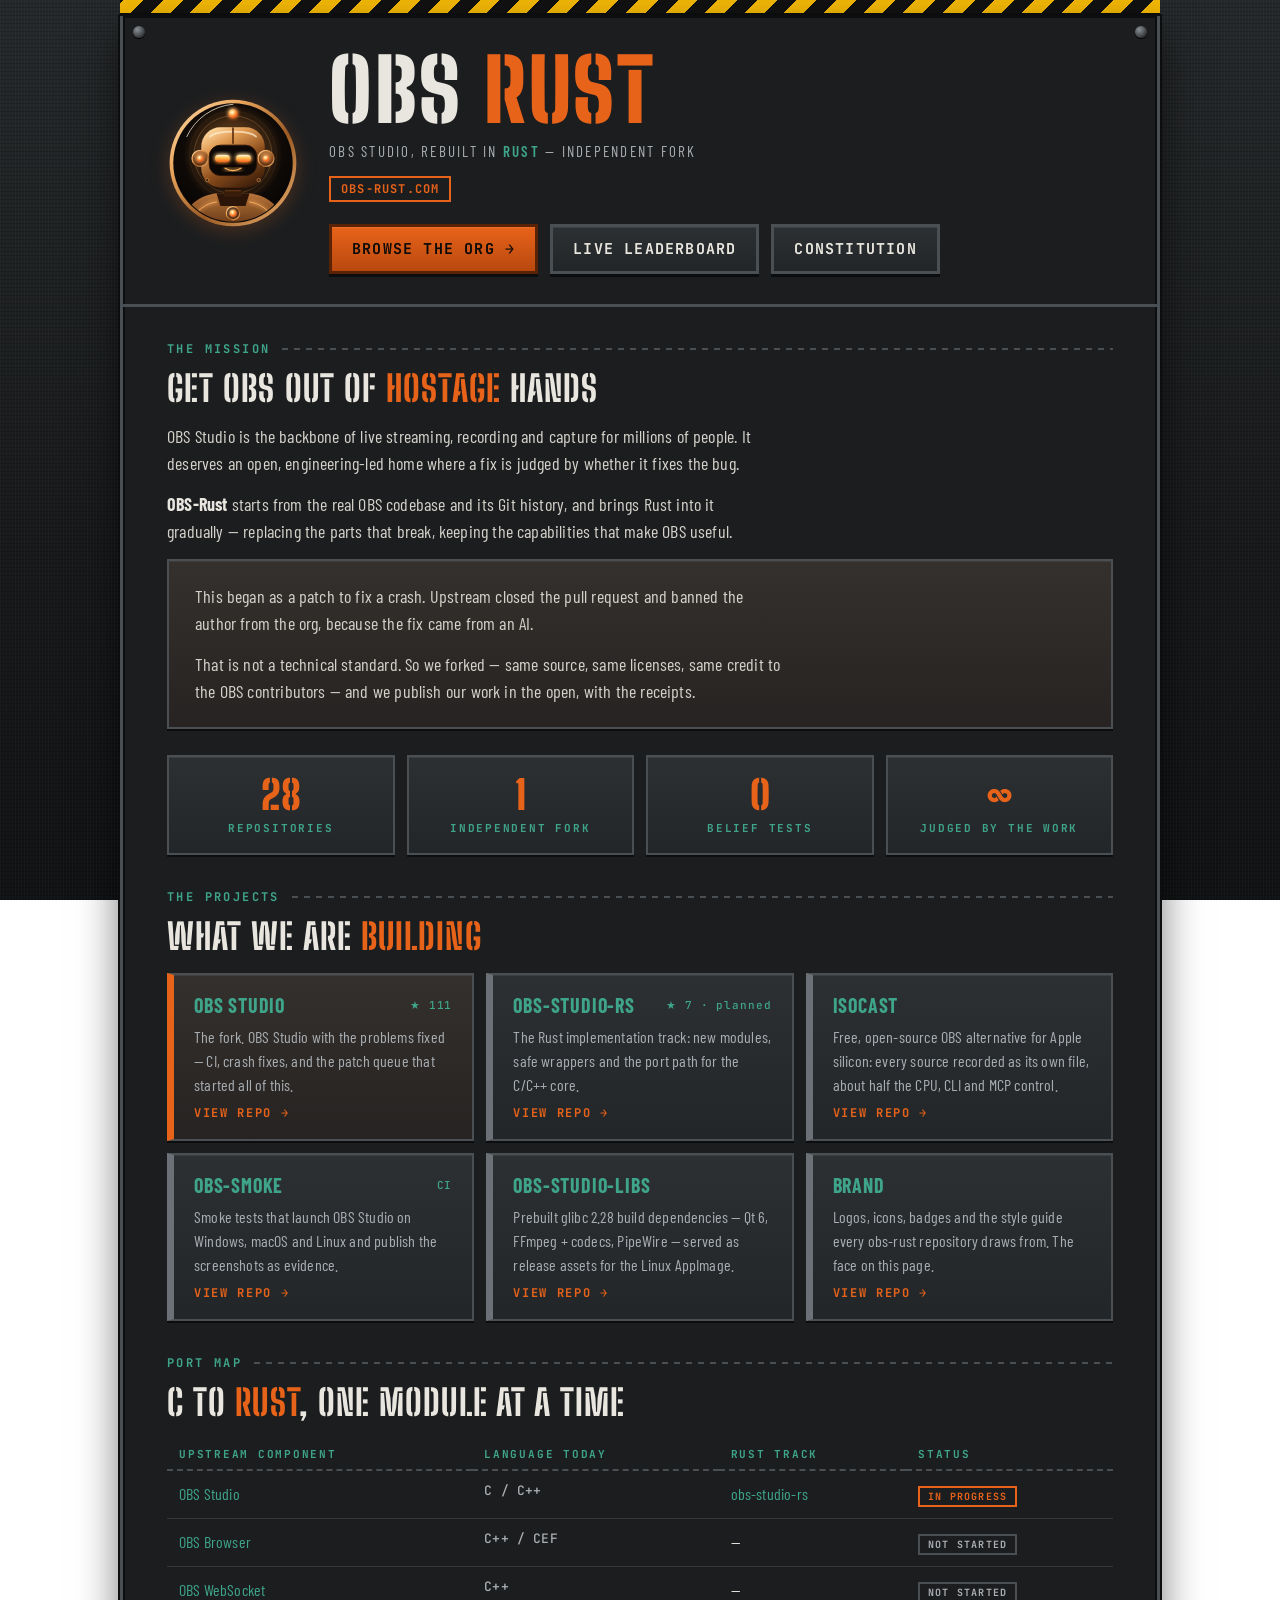
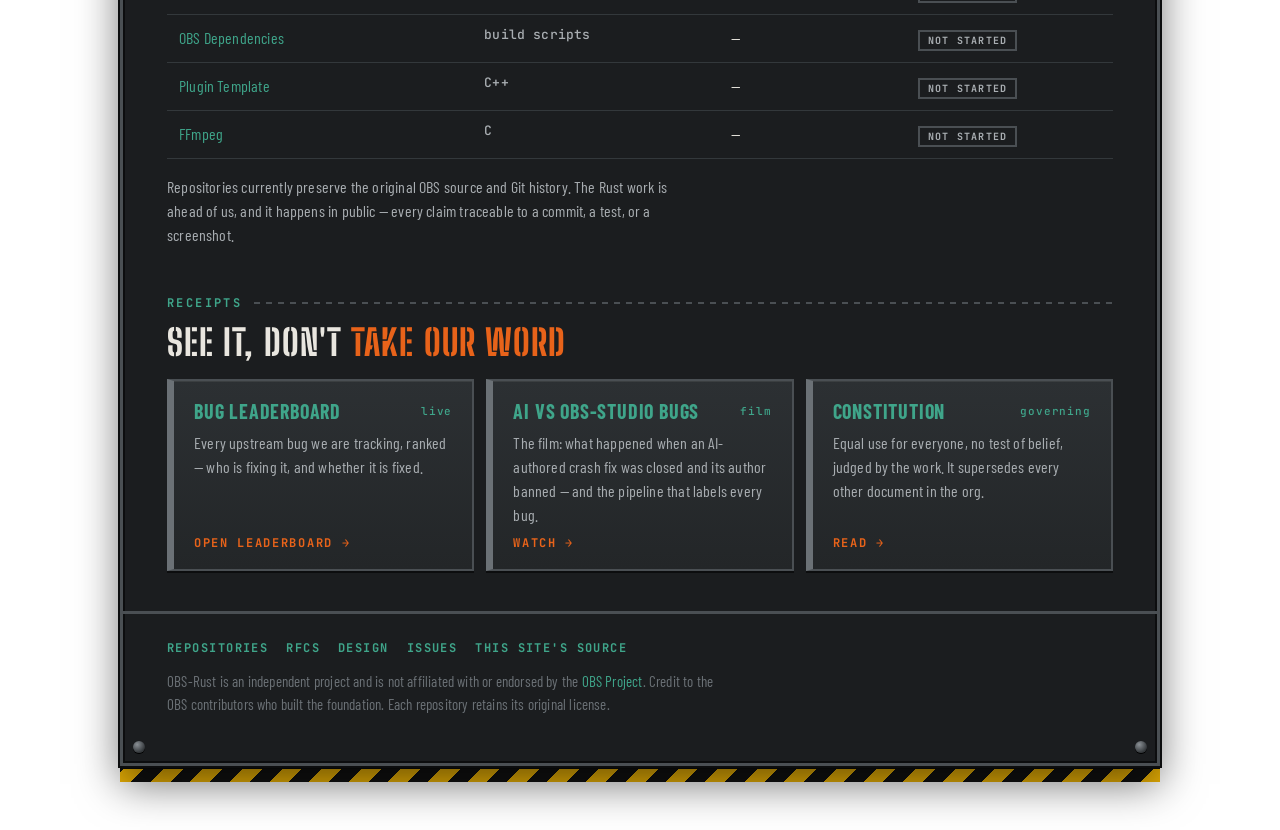
==== index.html @ d1587343 "obs-rust.com: org landing page, brand mascot, Pages workflow" ====
<!doctype html>
<html lang="en">
<head>
<meta charset="utf-8">
<meta name="viewport" content="width=device-width,initial-scale=1">
<title>OBS Rust — OBS Studio, rebuilt in Rust</title>
<meta name="description" content="OBS-RUST is an independent fork of OBS Studio bringing Rust into the tool live streaming runs on. Equal use for everyone, no test of belief, judged by the work.">
<meta property="og:title" content="OBS Rust — OBS Studio, rebuilt in Rust">
<meta property="og:description" content="An independent fork of OBS Studio, bringing Rust into the tool live streaming runs on.">
<meta property="og:type" content="website">
<meta property="og:url" content="https://obs-rust.com/">
<meta property="og:image" content="https://obs-rust.com/assets/obs-rust-bot-logo.png">
<meta name="twitter:card" content="summary_large_image">
<link rel="icon" href="assets/obs-rust-badge.svg" type="image/svg+xml">
<link rel="preconnect" href="https://fonts.googleapis.com">
<link rel="preconnect" href="https://fonts.gstatic.com" crossorigin>
<link href="https://fonts.googleapis.com/css2?family=Big+Shoulders+Stencil+Display:wght@800;900&family=Barlow+Condensed:wght@400;500;600;700&family=JetBrains+Mono:wght@500;700&display=swap" rel="stylesheet">
<style>
:root{
  --steel:#1b1d1f;--steel2:#232628;--plate:#2c3033;--edge:#4a4f53;--hi:#6b7176;
  --fg:#e9e6df;--dim:#a9aeb2;--rust:#e8631a;--rust2:#b9480f;--cu:#3fa58a;--haz:#f2b705;
  --mono:"JetBrains Mono",ui-monospace,monospace;
  --cond:"Barlow Condensed",system-ui,sans-serif;
  --stencil:"Big Shoulders Stencil Display","Barlow Condensed",sans-serif;
}
*{box-sizing:border-box;margin:0;padding:0}
html{scroll-behavior:smooth}
body{
  color:var(--fg);font:400 18px/1.5 var(--cond);letter-spacing:.01em;min-height:100vh;
  padding:0 16px 0;position:relative;overflow-x:hidden;
  background:
    repeating-linear-gradient(90deg,rgba(255,255,255,.025) 0 1px,transparent 1px 3px),
    repeating-linear-gradient(0deg,rgba(0,0,0,.18) 0 1px,transparent 1px 4px),
    linear-gradient(180deg,#25282a,#17191a 60%,#101213);
  background-attachment:fixed;
}
a{color:var(--cu);text-decoration:none}
a:hover{color:#65c9ab}
.wrap{max-width:1040px;margin:0 auto;padding:0 0 48px}
.haz{height:16px;background:repeating-linear-gradient(-45deg,var(--haz) 0 14px,#111 14px 28px);border-bottom:3px solid #0c0d0e}
.haz.bot{border:0;border-top:3px solid #0c0d0e}

/* shell */
.shell{border:3px solid var(--edge);border-top:0;background:var(--steel);box-shadow:0 0 0 2px #0c0d0e,inset 0 0 0 2px #0c0d0e,0 18px 40px rgba(0,0,0,.55);position:relative;padding:0 0 34px}
.rv{position:absolute;width:12px;height:12px;border-radius:50%;background:radial-gradient(circle at 35% 30%,#8a9095,#33373a 70%);box-shadow:0 1px 0 #000;z-index:3}
.rv.a{top:10px;left:10px}.rv.b{top:10px;right:10px}.rv.c{bottom:10px;left:10px}.rv.d{bottom:10px;right:10px}

/* masthead */
header{display:flex;align-items:center;gap:30px;padding:36px 44px 30px;border-bottom:3px solid var(--edge);flex-wrap:wrap}
header svg{width:132px;height:132px;flex:none;filter:drop-shadow(0 4px 10px rgba(255,120,30,.22))}
h1{font:900 clamp(40px,8vw,86px)/.88 var(--stencil);text-transform:uppercase;letter-spacing:.03em}
h1 em{font-style:normal;color:var(--rust)}
.sub{margin-top:12px;color:var(--dim);text-transform:uppercase;letter-spacing:.15em;font-size:15px}
.sub b{color:var(--cu);font-weight:600}
.tag{display:inline-block;margin-top:14px;padding:3px 10px;border:2px solid var(--rust);color:var(--rust);font:700 12px var(--mono);letter-spacing:.1em;text-transform:uppercase}

/* cta */
.cta{display:flex;gap:12px;flex-wrap:wrap;margin-top:22px}
.btn{display:inline-flex;align-items:center;gap:9px;padding:12px 20px;border:3px solid var(--edge);background:linear-gradient(180deg,var(--plate),var(--steel2));color:var(--fg);font:700 15px var(--mono);letter-spacing:.08em;text-transform:uppercase;box-shadow:inset 0 1px 0 rgba(255,255,255,.08),0 3px 0 #0c0d0e;transition:transform .12s,border-color .12s}
.btn:hover{transform:translateY(-2px);border-color:var(--hi);color:var(--fg)}
.btn.primary{background:linear-gradient(180deg,var(--rust),var(--rust2));border-color:#5b2305;color:#0d0b09}
.btn.primary:hover{color:#0d0b09;border-color:#ffb06a}

/* sections */
section{padding:34px 44px 0}
.eyebrow{font:700 12px var(--mono);letter-spacing:.2em;text-transform:uppercase;color:var(--cu);display:flex;align-items:center;gap:12px;margin-bottom:14px}
.eyebrow::after{content:"";flex:1;height:2px;background:repeating-linear-gradient(90deg,var(--edge) 0 6px,transparent 6px 12px)}
h2{font:800 clamp(24px,4vw,36px)/1 var(--stencil);text-transform:uppercase;letter-spacing:.03em;margin-bottom:16px}
h2 em{font-style:normal;color:var(--rust)}
p{color:#d5d2cb;max-width:74ch;margin-bottom:14px}
p strong{color:var(--fg)}
p.note{color:var(--dim);font-size:16px}

/* story */
.story{border-left:8px solid var(--rust);background:linear-gradient(180deg,#34302d,#262322);padding:22px 26px;border:2px solid var(--edge);box-shadow:inset 0 1px 0 rgba(255,255,255,.06),0 2px 0 #0c0d0e}
.story p:last-child{margin-bottom:0}

/* stats */
.stats{display:grid;grid-template-columns:repeat(auto-fit,minmax(150px,1fr));gap:12px;margin-top:26px}
.stat{padding:18px 16px;background:linear-gradient(180deg,var(--plate),var(--steel2));border:2px solid var(--edge);box-shadow:inset 0 1px 0 rgba(255,255,255,.07),0 2px 0 #0c0d0e;text-align:center}
.stat .n{font:900 40px/1 var(--stencil);color:var(--rust);display:block}
.stat .k{font:700 11px var(--mono);letter-spacing:.16em;text-transform:uppercase;color:var(--cu);margin-top:6px;display:block}

/* cards */
.grid{display:grid;grid-template-columns:repeat(auto-fit,minmax(280px,1fr));gap:12px;margin-top:18px}
.card{display:flex;flex-direction:column;gap:8px;padding:18px 20px;background:linear-gradient(180deg,var(--plate),var(--steel2));border:2px solid var(--edge);border-left:7px solid var(--hi);box-shadow:inset 0 1px 0 rgba(255,255,255,.07),0 2px 0 #0c0d0e;transition:border-color .12s,transform .12s}
.card:hover{border-color:var(--hi);border-left-color:var(--rust);transform:translateY(-2px)}
.card.top{border-left-color:var(--rust);background:linear-gradient(180deg,#34302d,#262322)}
.card h3{font:700 20px var(--cond);letter-spacing:.04em;text-transform:uppercase;display:flex;align-items:center;gap:8px;justify-content:space-between}
.card h3 span.meta{font:500 11px var(--mono);color:var(--cu);letter-spacing:.08em;text-transform:none}
.card p{font-size:16px;color:var(--dim);margin:0}
.card .go{font:700 12px var(--mono);letter-spacing:.14em;text-transform:uppercase;color:var(--rust);margin-top:auto}

/* table */
.tbl{width:100%;border-collapse:collapse;margin-top:18px;font-size:16px}
.tbl th{font:700 11px var(--mono);letter-spacing:.16em;text-transform:uppercase;color:var(--cu);text-align:left;padding:8px 12px;border-bottom:2px dashed var(--edge)}
.tbl td{padding:11px 12px;border-bottom:1px solid #33383b;vertical-align:top}
.tbl tr:hover td{background:rgba(255,255,255,.02)}
.tbl td.s{color:var(--dim);white-space:nowrap;font:500 13px var(--mono)}
.badge{display:inline-block;padding:2px 8px;border:2px solid var(--edge);font:700 10px var(--mono);letter-spacing:.12em;text-transform:uppercase;color:var(--dim)}
.badge.live{border-color:var(--cu);color:var(--cu)}
.badge.rust{border-color:var(--rust);color:var(--rust)}

/* footer */
footer{margin-top:40px;padding:26px 44px 0;border-top:3px solid var(--edge)}
footer p{color:var(--hi);font-size:15px;max-width:80ch}
footer .links{display:flex;gap:18px;flex-wrap:wrap;margin-bottom:14px;font:700 12px var(--mono);letter-spacing:.12em;text-transform:uppercase}

@media(max-width:640px){
  header{padding:26px 22px 24px;gap:20px}
  header svg{width:88px;height:88px}
  section{padding:26px 22px 0}
  footer{padding:22px 22px 0}
  .story{padding:18px}
  .tbl th:nth-child(2),.tbl td:nth-child(2){display:none}
}
@media(prefers-reduced-motion:reduce){*{transition:none!important}}
</style>
</head>
<body>
<div class="wrap">
  <div class="haz"></div>
  <div class="shell">
    <span class="rv a"></span><span class="rv b"></span><span class="rv c"></span><span class="rv d"></span>

    <header>
      <svg viewBox="0 0 400 400" role="img" aria-label="OBS Rust mascot badge">
        <use href="#badge"/>
      </svg>
      <div>
        <h1>OBS <em>Rust</em></h1>
        <div class="sub">OBS Studio, rebuilt in <b>Rust</b> — independent fork</div>
        <span class="tag">obs-rust.com</span>
        <div class="cta">
          <a class="btn primary" href="https://github.com/orgs/obs-rust/repositories">Browse the org →</a>
          <a class="btn" href="https://obs-rust.github.io/obs-studio/">Live leaderboard</a>
          <a class="btn" href="https://github.com/obs-rust/constitution/blob/main/CONSTITUTION.md">Constitution</a>
        </div>
      </div>
    </header>

    <section id="mission">
      <div class="eyebrow">The mission</div>
      <h2>Get OBS out of <em>hostage</em> hands</h2>
      <p>OBS Studio is the backbone of live streaming, recording and capture for millions of people. It deserves an open, engineering-led home where a fix is judged by whether it fixes the bug.</p>
      <p><strong>OBS-Rust</strong> starts from the real OBS codebase and its Git history, and brings Rust into it gradually — replacing the parts that break, keeping the capabilities that make OBS useful.</p>
      <div class="story">
        <p>This began as a patch to fix a crash. Upstream closed the pull request and banned the author from the org, because the fix came from an AI.</p>
        <p>That is not a technical standard. So we forked — same source, same licenses, same credit to the OBS contributors — and we publish our work in the open, with the receipts.</p>
      </div>
      <div class="stats">
        <div class="stat"><span class="n">28</span><span class="k">Repositories</span></div>
        <div class="stat"><span class="n">1</span><span class="k">Independent fork</span></div>
        <div class="stat"><span class="n">0</span><span class="k">Belief tests</span></div>
        <div class="stat"><span class="n">∞</span><span class="k">Judged by the work</span></div>
      </div>
    </section>

    <section id="projects">
      <div class="eyebrow">The projects</div>
      <h2>What we are <em>building</em></h2>
      <div class="grid">
        <a class="card top" href="https://github.com/obs-rust/obs-studio">
          <h3>OBS Studio <span class="meta">★ 111</span></h3>
          <p>The fork. OBS Studio with the problems fixed — CI, crash fixes, and the patch queue that started all of this.</p>
          <span class="go">View repo →</span>
        </a>
        <a class="card" href="https://github.com/obs-rust/obs-studio-rs">
          <h3>obs-studio-rs <span class="meta">★ 7 · planned</span></h3>
          <p>The Rust implementation track: new modules, safe wrappers and the port path for the C/C++ core.</p>
          <span class="go">View repo →</span>
        </a>
        <a class="card" href="https://github.com/obs-rust/isocast">
          <h3>isocast</h3>
          <p>Free, open-source OBS alternative for Apple silicon: every source recorded as its own file, about half the CPU, CLI and MCP control.</p>
          <span class="go">View repo →</span>
        </a>
        <a class="card" href="https://github.com/obs-rust/obs-smoke">
          <h3>obs-smoke <span class="meta">CI</span></h3>
          <p>Smoke tests that launch OBS Studio on Windows, macOS and Linux and publish the screenshots as evidence.</p>
          <span class="go">View repo →</span>
        </a>
        <a class="card" href="https://github.com/obs-rust/obs-studio-libs">
          <h3>obs-studio-libs</h3>
          <p>Prebuilt glibc 2.28 build dependencies — Qt 6, FFmpeg + codecs, PipeWire — served as release assets for the Linux AppImage.</p>
          <span class="go">View repo →</span>
        </a>
        <a class="card" href="https://github.com/obs-rust/brand">
          <h3>brand</h3>
          <p>Logos, icons, badges and the style guide every obs-rust repository draws from. The face on this page.</p>
          <span class="go">View repo →</span>
        </a>
      </div>
    </section>

    <section id="port">
      <div class="eyebrow">Port map</div>
      <h2>C to <em>Rust</em>, one module at a time</h2>
      <table class="tbl">
        <thead><tr><th>Upstream component</th><th>Language today</th><th>Rust track</th><th>Status</th></tr></thead>
        <tbody>
          <tr><td><a href="https://github.com/obs-rust/obs-studio">OBS Studio</a></td><td class="s">C / C++</td><td><a href="https://github.com/obs-rust/obs-studio-rs">obs-studio-rs</a></td><td><span class="badge rust">in progress</span></td></tr>
          <tr><td><a href="https://github.com/obs-rust/obs-browser">OBS Browser</a></td><td class="s">C++ / CEF</td><td>—</td><td><span class="badge">not started</span></td></tr>
          <tr><td><a href="https://github.com/obs-rust/obs-websocket">OBS WebSocket</a></td><td class="s">C++</td><td>—</td><td><span class="badge">not started</span></td></tr>
          <tr><td><a href="https://github.com/obs-rust/obs-deps">OBS Dependencies</a></td><td class="s">build scripts</td><td>—</td><td><span class="badge">not started</span></td></tr>
          <tr><td><a href="https://github.com/obs-rust/obs-plugintemplate">Plugin Template</a></td><td class="s">C++</td><td>—</td><td><span class="badge">not started</span></td></tr>
          <tr><td><a href="https://github.com/obs-rust/FFmpeg">FFmpeg</a></td><td class="s">C</td><td>—</td><td><span class="badge">not started</span></td></tr>
        </tbody>
      </table>
      <p class="note" style="margin-top:16px">Repositories currently preserve the original OBS source and Git history. The Rust work is ahead of us, and it happens in public — every claim traceable to a commit, a test, or a screenshot.</p>
    </section>

    <section id="watch">
      <div class="eyebrow">Receipts</div>
      <h2>See it, don't <em>take our word</em></h2>
      <div class="grid">
        <a class="card" href="https://obs-rust.github.io/obs-studio/">
          <h3>Bug leaderboard <span class="meta">live</span></h3>
          <p>Every upstream bug we are tracking, ranked — who is fixing it, and whether it is fixed.</p>
          <span class="go">Open leaderboard →</span>
        </a>
        <a class="card" href="https://obs-rust.github.io/propaganda/">
          <h3>AI vs obs-studio bugs <span class="meta">film</span></h3>
          <p>The film: what happened when an AI-authored crash fix was closed and its author banned — and the pipeline that labels every bug.</p>
          <span class="go">Watch →</span>
        </a>
        <a class="card" href="https://github.com/obs-rust/constitution/blob/main/CONSTITUTION.md">
          <h3>Constitution <span class="meta">governing</span></h3>
          <p>Equal use for everyone, no test of belief, judged by the work. It supersedes every other document in the org.</p>
          <span class="go">Read →</span>
        </a>
      </div>
    </section>

    <footer>
      <div class="links">
        <a href="https://github.com/orgs/obs-rust/repositories">Repositories</a>
        <a href="https://github.com/obs-rust/rfcs">RFCs</a>
        <a href="https://github.com/obs-rust/design">Design</a>
        <a href="https://github.com/obs-rust/obs-studio/issues">Issues</a>
        <a href="https://github.com/obs-rust/obs-rust.github.io">This site's source</a>
      </div>
      <p>OBS-Rust is an independent project and is not affiliated with or endorsed by the <a href="https://obsproject.com">OBS Project</a>. Credit to the OBS contributors who built the foundation. Each repository retains its original license.</p>
    </footer>
  </div>
  <div class="haz bot"></div>
</div>

<!-- mascot: obs-rust/brand icons/source/obs-rust-bot-badge.svg, inlined so the page is self-contained -->
<svg width="0" height="0" style="position:absolute" aria-hidden="true">
  <defs>
    <radialGradient id="bg" cx="50%" cy="38%" r="65%">
      <stop offset="0" stop-color="#2a1c12"/><stop offset=".55" stop-color="#120c08"/><stop offset="1" stop-color="#050404"/>
    </radialGradient>
    <linearGradient id="ring" x1="0" y1="0" x2="1" y2="1">
      <stop offset="0" stop-color="#ffe1b0"/><stop offset=".3" stop-color="#e8a35a"/><stop offset=".6" stop-color="#9a5a24"/><stop offset="1" stop-color="#f3b874"/>
    </linearGradient>
    <linearGradient id="bronze" x1=".2" y1="0" x2=".8" y2="1">
      <stop offset="0" stop-color="#ffd9a0"/><stop offset=".25" stop-color="#e09a52"/><stop offset=".6" stop-color="#8a4c1c"/><stop offset="1" stop-color="#3a1d0a"/>
    </linearGradient>
    <linearGradient id="bronzeDark" x1="0" y1="0" x2="0" y2="1">
      <stop offset="0" stop-color="#b8743a"/><stop offset="1" stop-color="#4a250c"/>
    </linearGradient>
    <linearGradient id="visor" x1="0" y1="0" x2="0" y2="1">
      <stop offset="0" stop-color="#fff6d8"/><stop offset=".4" stop-color="#ffc35a"/><stop offset="1" stop-color="#ff6a1a"/>
    </linearGradient>
    <radialGradient id="orb" cx="40%" cy="35%" r="60%">
      <stop offset="0" stop-color="#fff"/><stop offset=".35" stop-color="#ffd27a"/><stop offset="1" stop-color="#ff5e14"/>
    </radialGradient>
    <radialGradient id="halo" cx="50%" cy="50%" r="50%">
      <stop offset="0" stop-color="#ff9a3c" stop-opacity=".55"/><stop offset="1" stop-color="#ff9a3c" stop-opacity="0"/>
    </radialGradient>
    <filter id="glow" x="-50%" y="-50%" width="200%" height="200%">
      <feGaussianBlur stdDeviation="6" result="b"/><feMerge><feMergeNode in="b"/><feMergeNode in="b"/><feMergeNode in="SourceGraphic"/></feMerge>
    </filter>
    <filter id="soft" x="-20%" y="-20%" width="140%" height="140%">
      <feDropShadow dx="0" dy="6" stdDeviation="6" flood-color="#000" flood-opacity=".6"/>
    </filter>
    <clipPath id="disc"><circle cx="200" cy="200" r="178"/></clipPath>
    <g id="badge">
      <circle cx="200" cy="200" r="192" fill="url(#ring)"/>
      <circle cx="200" cy="200" r="181" fill="#0b0705"/>
      <circle cx="200" cy="200" r="178" fill="url(#bg)"/>
      <g clip-path="url(#disc)">
        <circle cx="200" cy="175" r="150" fill="url(#halo)"/>
        <circle cx="200" cy="175" r="118" fill="none" stroke="#ffb565" stroke-opacity=".35" stroke-width="2"/>
        <circle cx="200" cy="175" r="132" fill="none" stroke="#ffb565" stroke-opacity=".15" stroke-width="1.5"/>
        <path d="M40 420 C45 330 95 300 150 292 L250 292 C305 300 355 330 360 420 Z" fill="url(#bronzeDark)" filter="url(#soft)"/>
        <path d="M150 292 L250 292 L238 330 L162 330 Z" fill="#2a1508"/>
        <circle cx="200" cy="352" r="20" fill="#120a05" stroke="url(#ring)" stroke-width="4"/>
        <circle cx="200" cy="352" r="10" fill="url(#orb)" filter="url(#glow)"/>
        <path d="M70 380 C90 340 120 322 150 318" fill="none" stroke="#ffb565" stroke-width="3" stroke-linecap="round" filter="url(#glow)" opacity=".9"/>
        <path d="M330 380 C310 340 280 322 250 318" fill="none" stroke="#ffb565" stroke-width="3" stroke-linecap="round" filter="url(#glow)" opacity=".9"/>
        <rect x="172" y="262" width="56" height="40" rx="6" fill="#3a1d0a"/>
        <path d="M176 272 H224 M176 284 H224" stroke="#8a4c1c" stroke-width="3"/>
      </g>
      <line x1="200" y1="96" x2="200" y2="58" stroke="url(#bronze)" stroke-width="7" stroke-linecap="round"/>
      <circle cx="200" cy="50" r="13" fill="url(#orb)" filter="url(#glow)"/>
      <g filter="url(#soft)"><rect x="104" y="92" width="192" height="182" rx="58" fill="url(#bronze)"/></g>
      <path d="M130 120 C150 100 250 100 270 120" fill="none" stroke="#fff1d6" stroke-opacity=".7" stroke-width="5" stroke-linecap="round"/>
      <path d="M200 94 L200 140" stroke="#5a2e10" stroke-width="5" stroke-linecap="round"/>
      <circle cx="100" cy="186" r="24" fill="url(#bronzeDark)" stroke="url(#ring)" stroke-width="4"/>
      <circle cx="100" cy="186" r="9" fill="url(#orb)" filter="url(#glow)"/>
      <circle cx="300" cy="186" r="24" fill="url(#bronzeDark)" stroke="url(#ring)" stroke-width="4"/>
      <circle cx="300" cy="186" r="9" fill="url(#orb)" filter="url(#glow)"/>
      <rect x="128" y="146" width="144" height="92" rx="34" fill="#0d0805" stroke="#2e170a" stroke-width="3"/>
      <g filter="url(#glow)">
        <rect x="146" y="176" width="44" height="20" rx="10" fill="url(#visor)"/>
        <rect x="210" y="176" width="44" height="20" rx="10" fill="url(#visor)"/>
      </g>
      <path d="M176 216 Q200 230 224 216" fill="none" stroke="#ffb15a" stroke-width="4" stroke-linecap="round" filter="url(#glow)"/>
      <circle cx="122" cy="252" r="5" fill="#3a1d0a" stroke="#e09a52" stroke-width="2"/>
      <circle cx="278" cy="252" r="5" fill="#3a1d0a" stroke="#e09a52" stroke-width="2"/>
      <path d="M60 120 A170 170 0 0 1 200 22" fill="none" stroke="#fff3dc" stroke-opacity=".75" stroke-width="3" stroke-linecap="round"/>
    </g>
  </defs>
</svg>
</body>
</html>
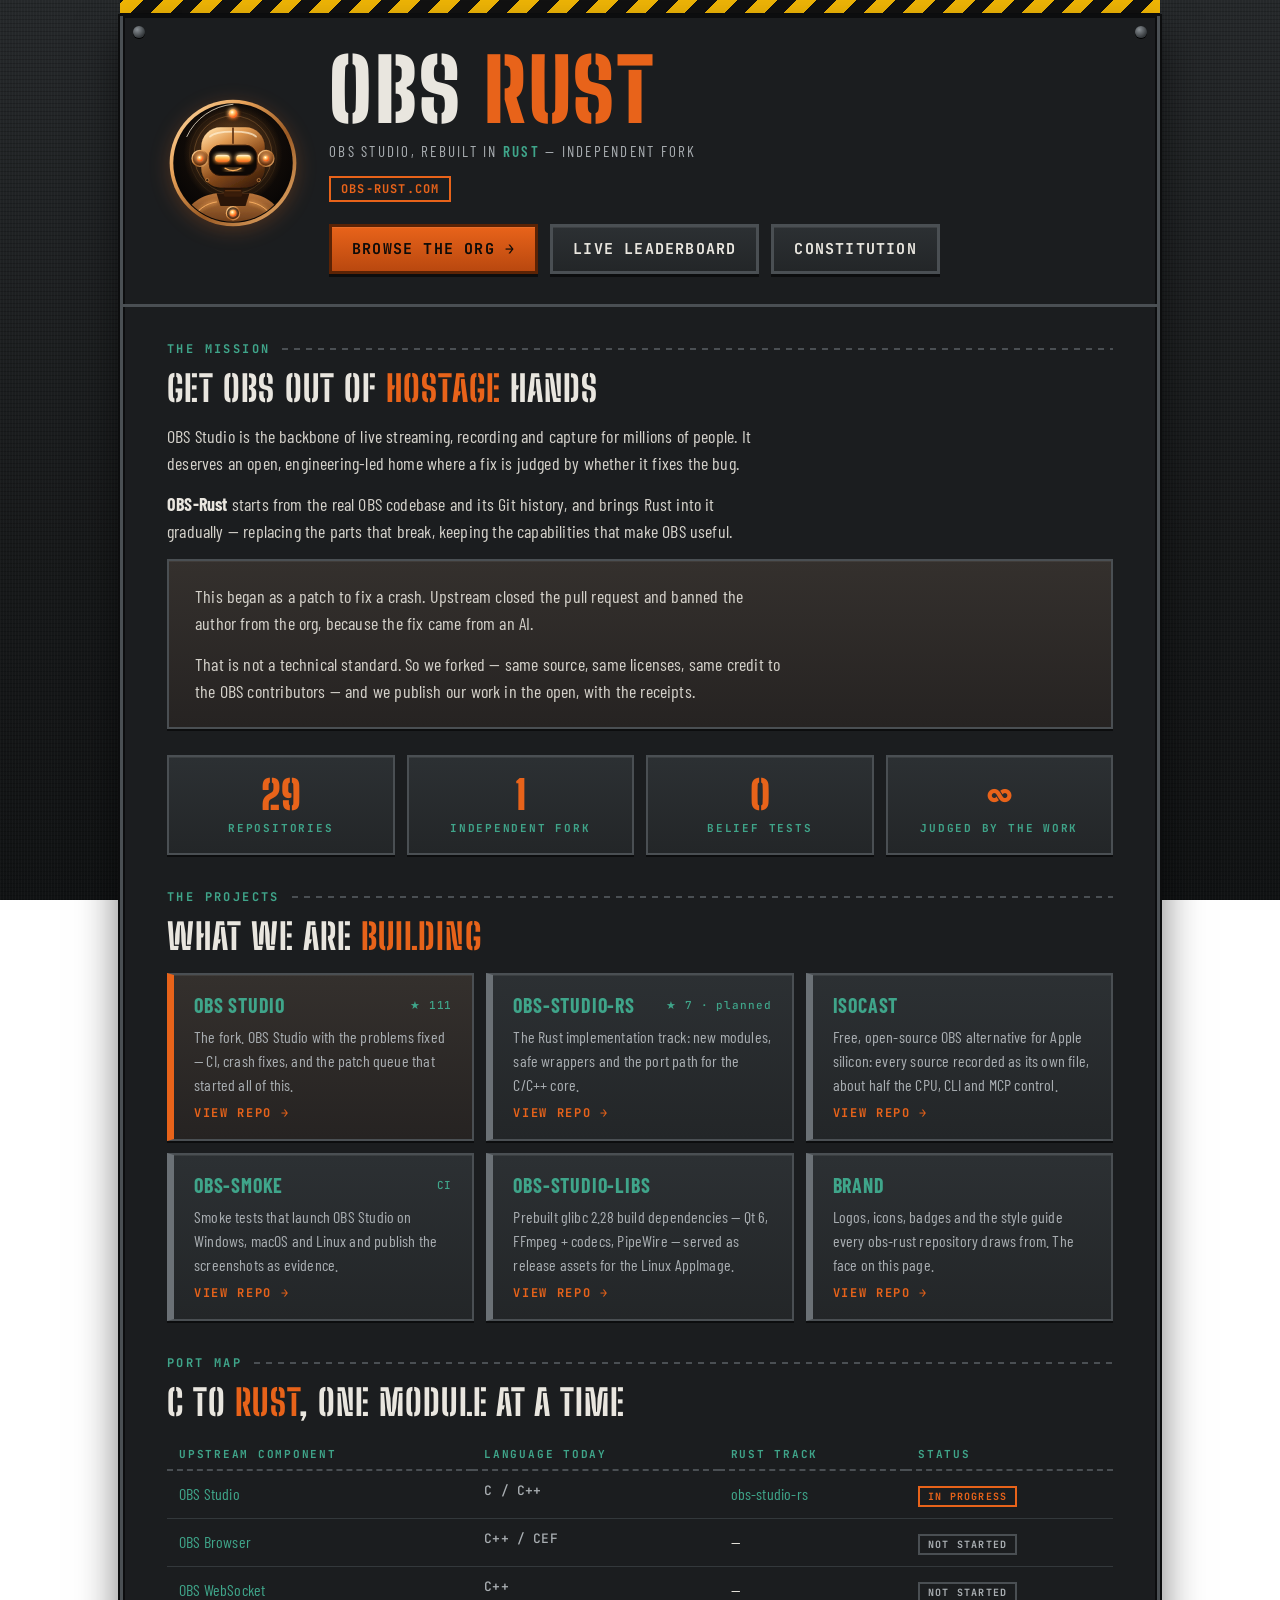
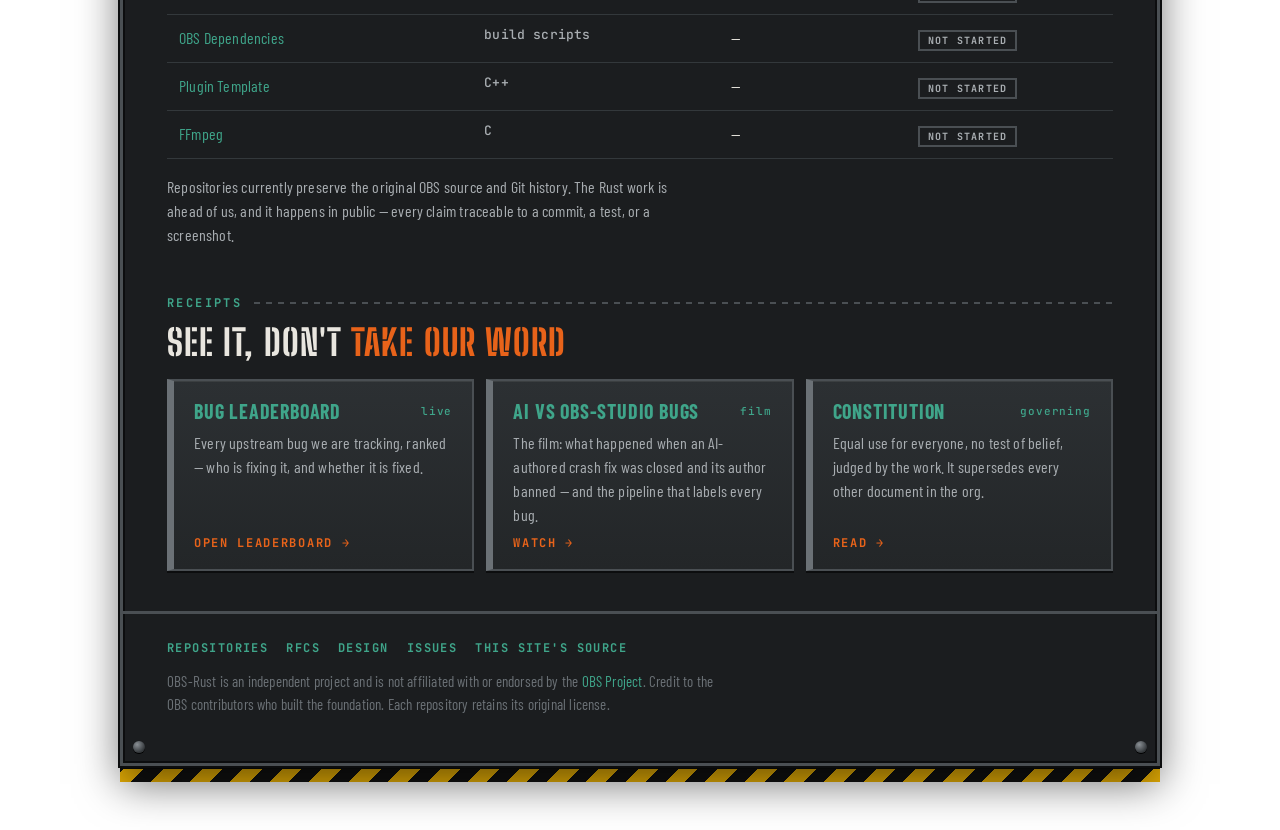
==== commit eb5d6a22: "site: repo count 29" ====
--- a/index.html
+++ b/index.html
@@ -149,7 +149,7 @@
         <p>That is not a technical standard. So we forked — same source, same licenses, same credit to the OBS contributors — and we publish our work in the open, with the receipts.</p>
       </div>
       <div class="stats">
-        <div class="stat"><span class="n">28</span><span class="k">Repositories</span></div>
+        <div class="stat"><span class="n">29</span><span class="k">Repositories</span></div>
         <div class="stat"><span class="n">1</span><span class="k">Independent fork</span></div>
         <div class="stat"><span class="n">0</span><span class="k">Belief tests</span></div>
         <div class="stat"><span class="n">∞</span><span class="k">Judged by the work</span></div>
